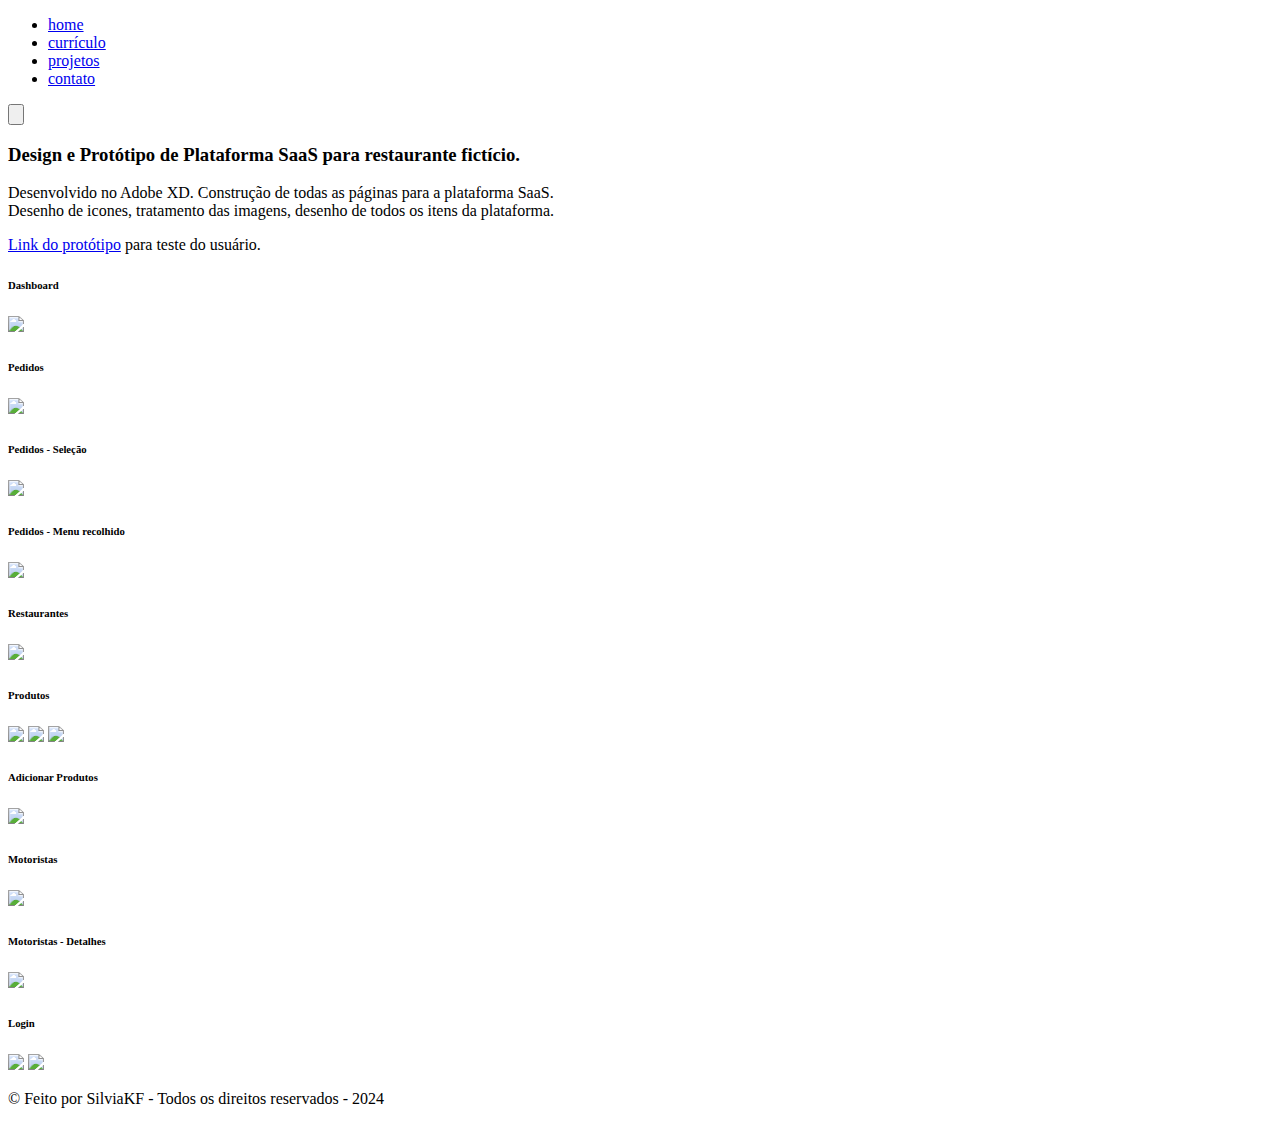
==== eggclub.html @ bc3c9f62 "Add files via upload" ====
<!DOCTYPE html>
<html lang="pt-br">
<head>
    <meta charset="UTF-8">
    <meta name="viewport" content="width=device-width, initial-scale=1.0, shrink-to-fit=no">
    <title>Silvia</title>
    <link rel="shortcut icon" type="image/x-icon" href="./assets/icons/icone_navegador.ico">

    <link rel="stylesheet" href="./assets/styles/reset.css">
    <link rel="stylesheet" href="./assets/styles/vars.css">
    <link rel="stylesheet" href="./assets/styles/style.css">
    <link rel="stylesheet" href="./assets/styles/footer.css">

    <link rel="preconnect" href="https://fonts.googleapis.com">
    <link rel="preconnect" href="https://fonts.gstatic.com" crossorigin>
    <link href="https://fonts.googleapis.com/css2?family=Poppins:wght@500;600;700;800;900&display=swap" rel="stylesheet">

    <!-- ESTILOS BOOTSTRAP -->
    <link rel="stylesheet" href="./assets/styles/owl.carousel.min.css">
    <link rel="stylesheet" href="./assets/styles/owl.theme.default.min.css">
	<link rel="stylesheet" href="./https://cdnjs.cloudflare.com/ajax/libs/ionicons/4.5.6/css/ionicons.min.css">
	<link rel="stylesheet" href="./assets/styles/style_boot.css">

</head>   
<body>
    <header>
        <div class="cabecalho">
            <div class="logo">
                <a href="#" class="logo">
                </a>
            </div>
            <nav class="cabecalho_navegacao">
                <ul>
                    <li><a href="index.html" class="js-link">home</a></li>
                    <li><a href="index.html#curriculo" class="js-link">currículo</a></li>
                    <li><a href="index.html#projetos" class="js-link">projetos</a></li>
                    <li><a href="index.html#contato" class="js-link">contato</a></li>
                </ul>
            </nav>
            <input type="button" id="btn">
            <label for="btn" class="mudar-tema"></label>
            <!-- <div class="lamp"><a href="#"></a></div> -->

        </div>
    </header>
    <main class="conteudo">
        <section class="eggclub section" id="home">
            <h3>Design e Protótipo de Plataforma SaaS para restaurante fictício.</h3>
            <p>Desenvolvido no Adobe XD. Construção de todas as páginas para a plataforma SaaS. <br>
            Desenho de icones, tratamento das imagens, desenho de todos os itens da plataforma.</p>
            <a class="egg_link" href="https://xd.adobe.com/view/768090ed-2e53-41e0-b9b9-137494cc1b31-23d3/?fullscreen&hints=off" target="_blank" rel="noopener noreferrer">Link do protótipo</a> para teste do usuário.
            <h6>Dashboard</h6>
            <img class="eggimg" src="./assets/images/Dashbord.png">
            <h6>Pedidos</h6>
            <img class="eggimg" src="./assets/images/Pedidos.png">
            <h6>Pedidos - Seleção</h6>
            <img class="eggimg" src="./assets/images/Pedidos – Seleção.png">
            <h6>Pedidos - Menu recolhido</h6>
            <img class="eggimg" src="./assets/images/Pedidos – 1.png">
            <h6>Restaurantes</h6>
            <img class="eggimg" src="./assets/images/Restaurantes.png">
            <h6>Produtos</h6>
            <img class="eggimg" src="./assets/images/Produtos.png">
            <img class="eggimg" src="./assets/images/Produtos – 1.png">
            <img class="eggimg" src="./assets/images/Produtos – 2.png">
            <h6>Adicionar Produtos</h6>
            <img class="eggimg" src="./assets/images/Produtos – Adicionar.png">
            <h6>Motoristas</h6>
            <img class="eggimg" src="./assets/images/Motoristas.png">
            <h6>Motoristas - Detalhes</h6>
            <img class="eggimg" src="./assets/images/Motoristas – Detalhes.png">
            <h6>Login</h6>
            <img class="eggimg" src="./assets/images/login.png">
            <img class="eggimg" src="./assets/images/login2.png">


        </section>

        <div class="contato_footer">
            <p>&copy; Feito por SilviaKF - Todos os direitos reservados - 2024</p>
            <div class="social">
                    <a href="https://www.instagram.com/silviakf/" class="instagram" target="_blank" rel="noopener noreferrer"></a>
                    <a href="https://github.com/SilviaKF" class="github" target="_blank" rel="noopener noreferrer"></a>
                    <a href="https://www.linkedin.com/in/silvia-kfn/" class="linkedin" target="_blank" rel="noopener noreferrer"></a>
                    <a href="mailto:silviakf@gmail.com" class="email" target="_blank" rel="noopener noreferrer"></a>
            </div>
        </div>

    </main>

    <!-- JS BOOTSTRAP E NIGHT MODE -->
    <script src="./assets/js/jquery.min.js"></script>
    <script src="./assets/js/popper.js"></script>
    <script src="./assets/js/bootstrap.min.js"></script>
    <script src="./assets/js/owl.carousel.min.js"></script>
    <script src="./assets/js/main.js"></script>
</body>
</html>
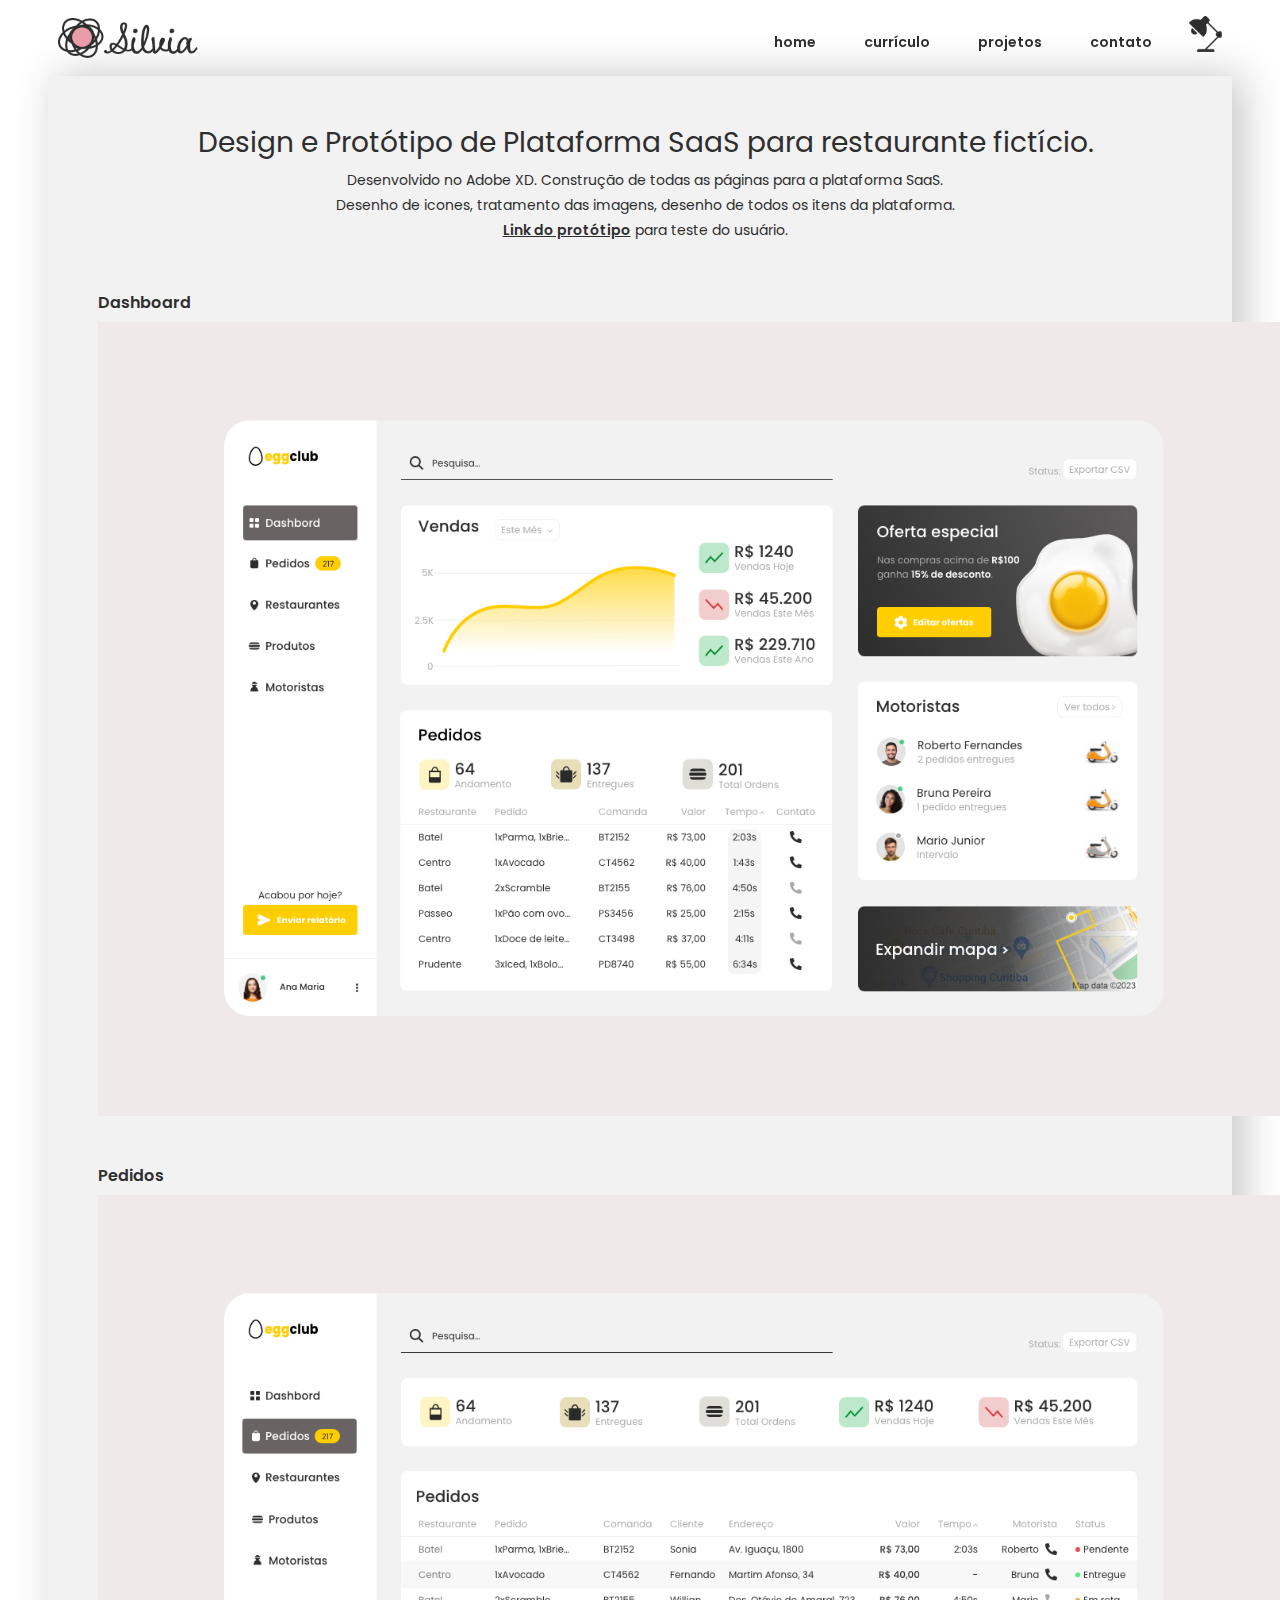
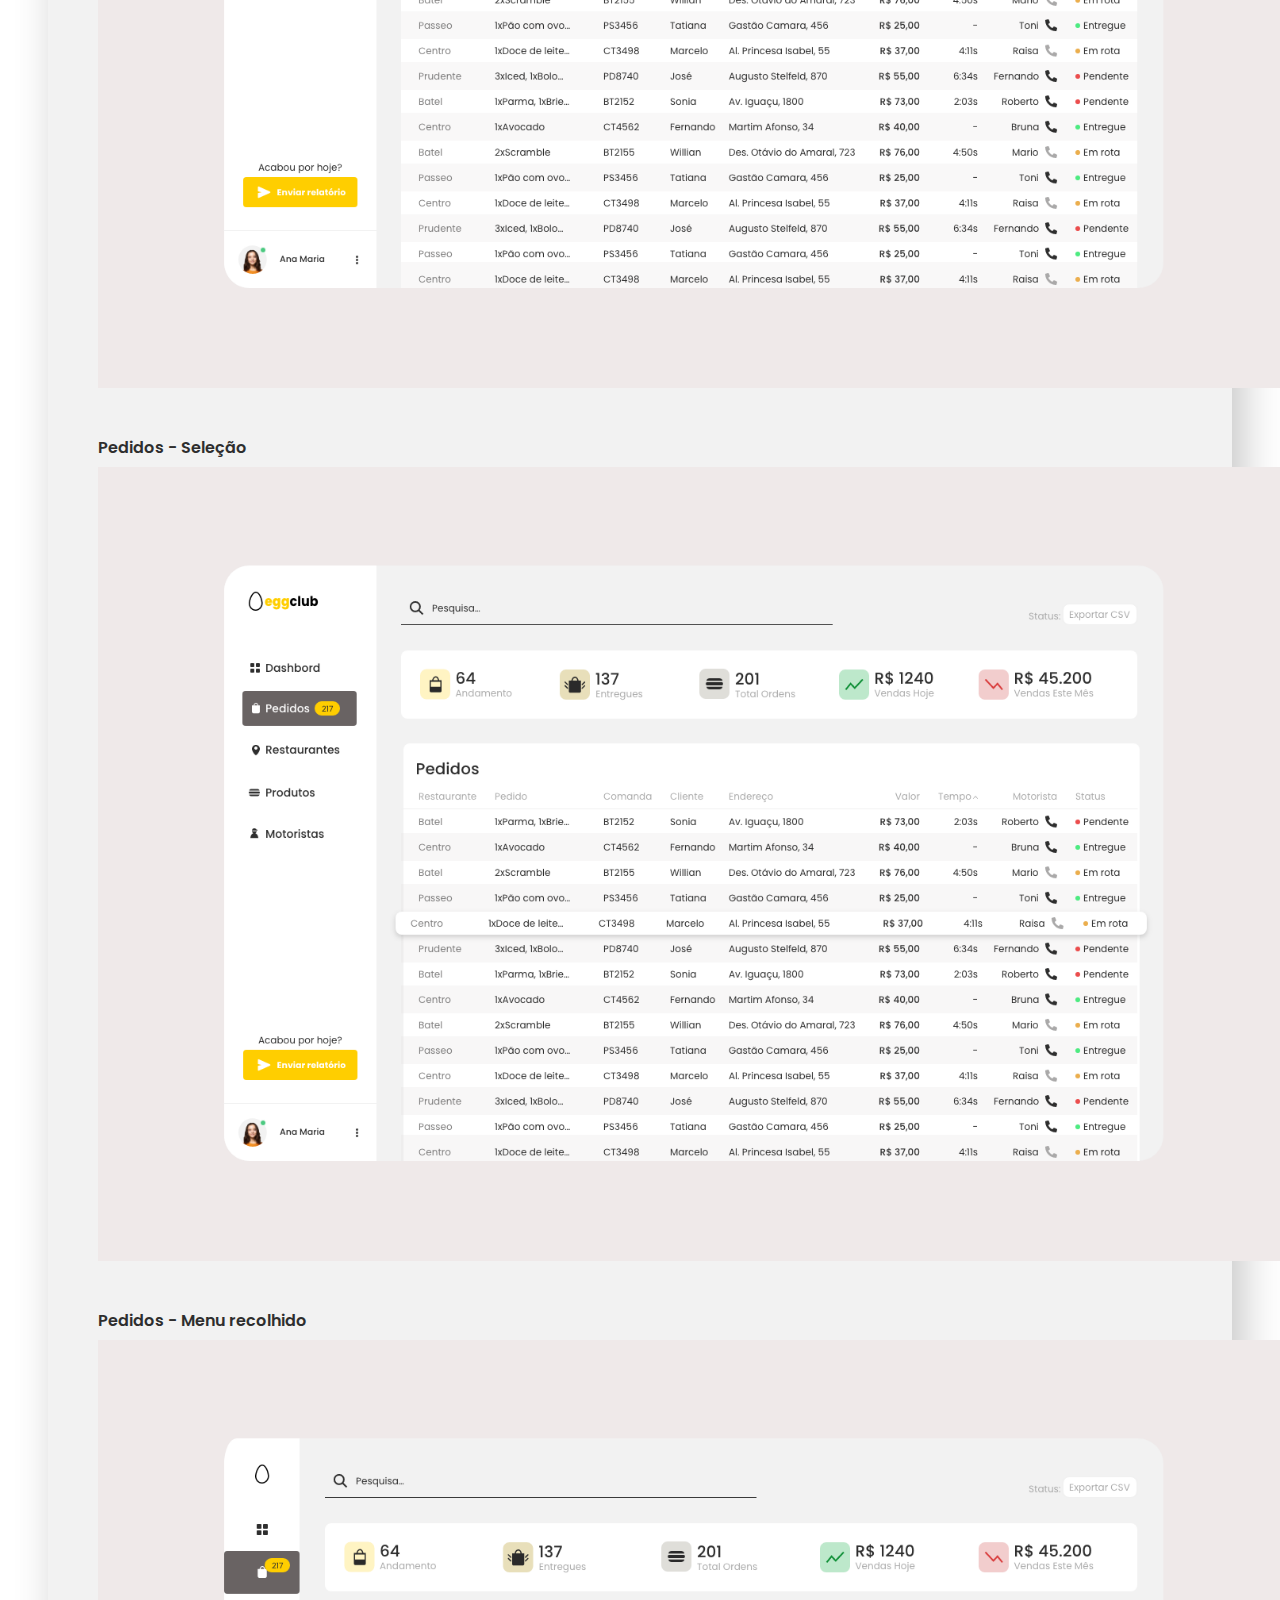
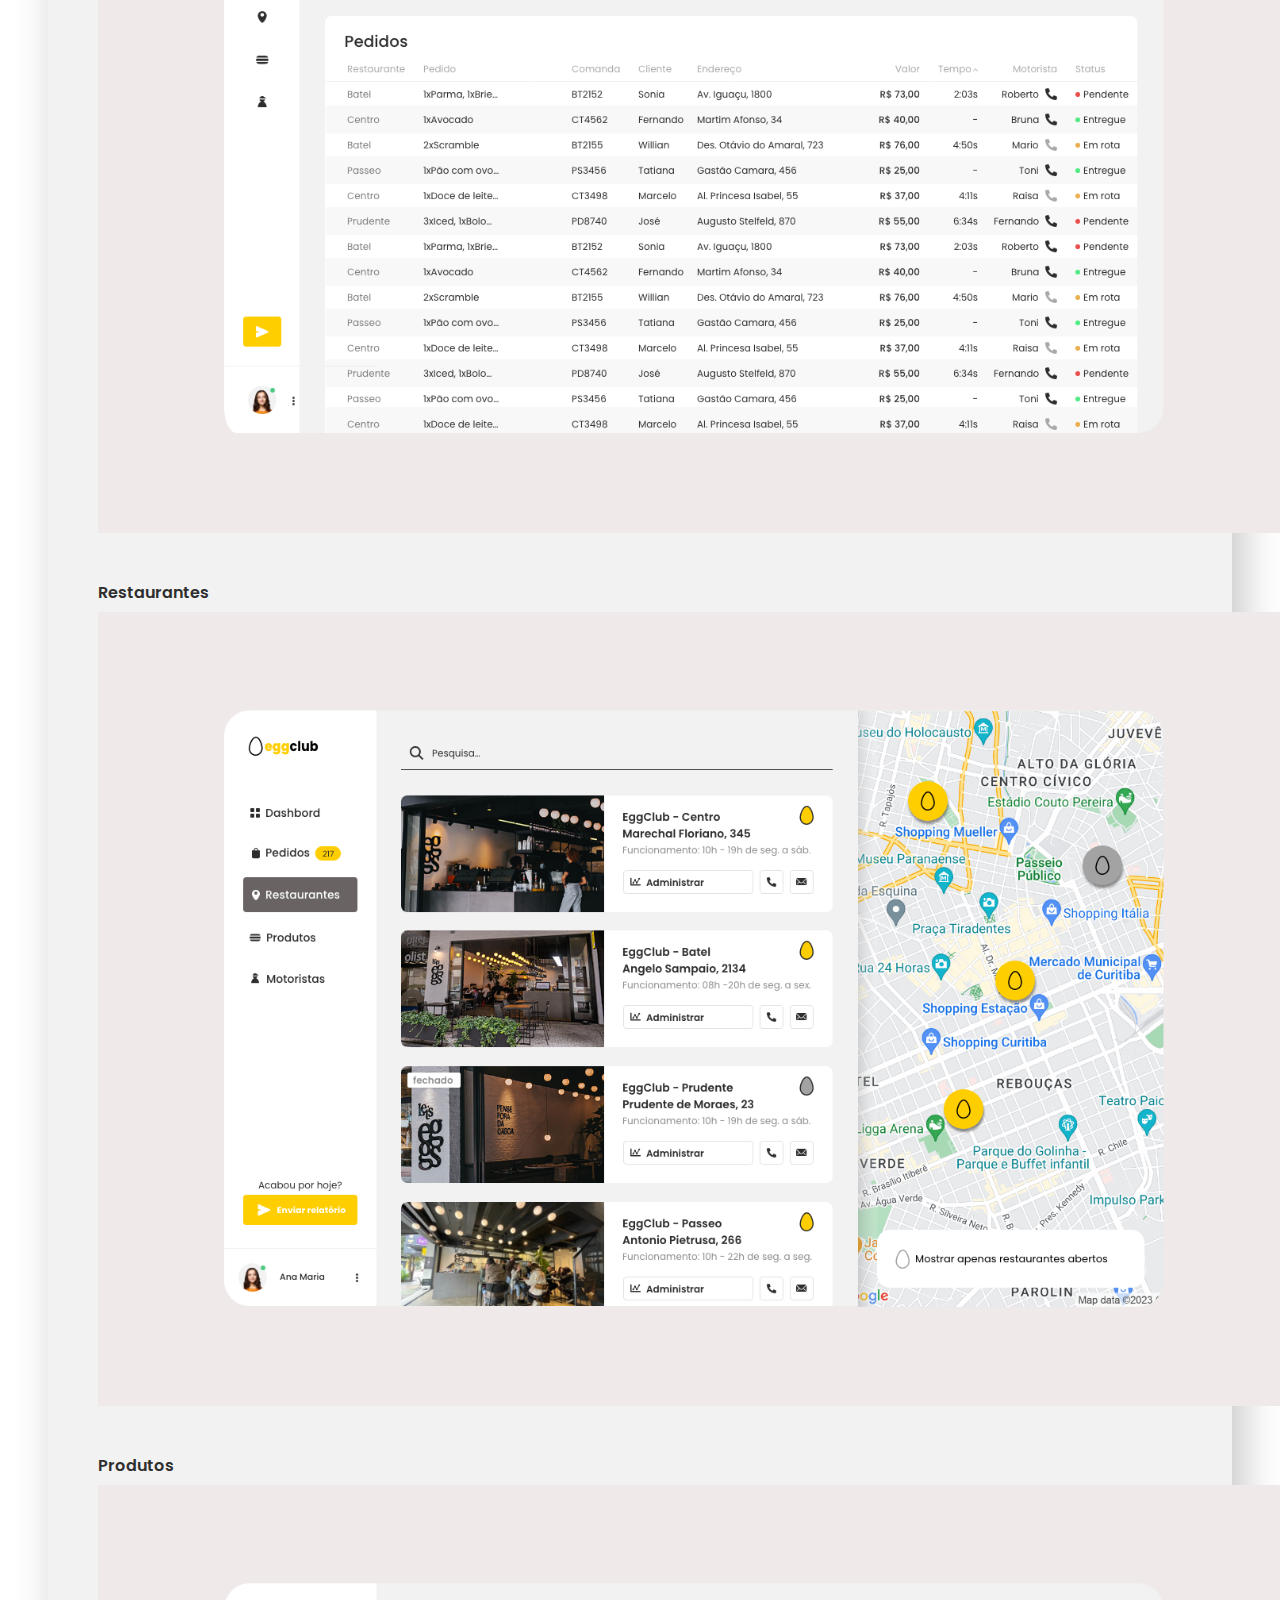
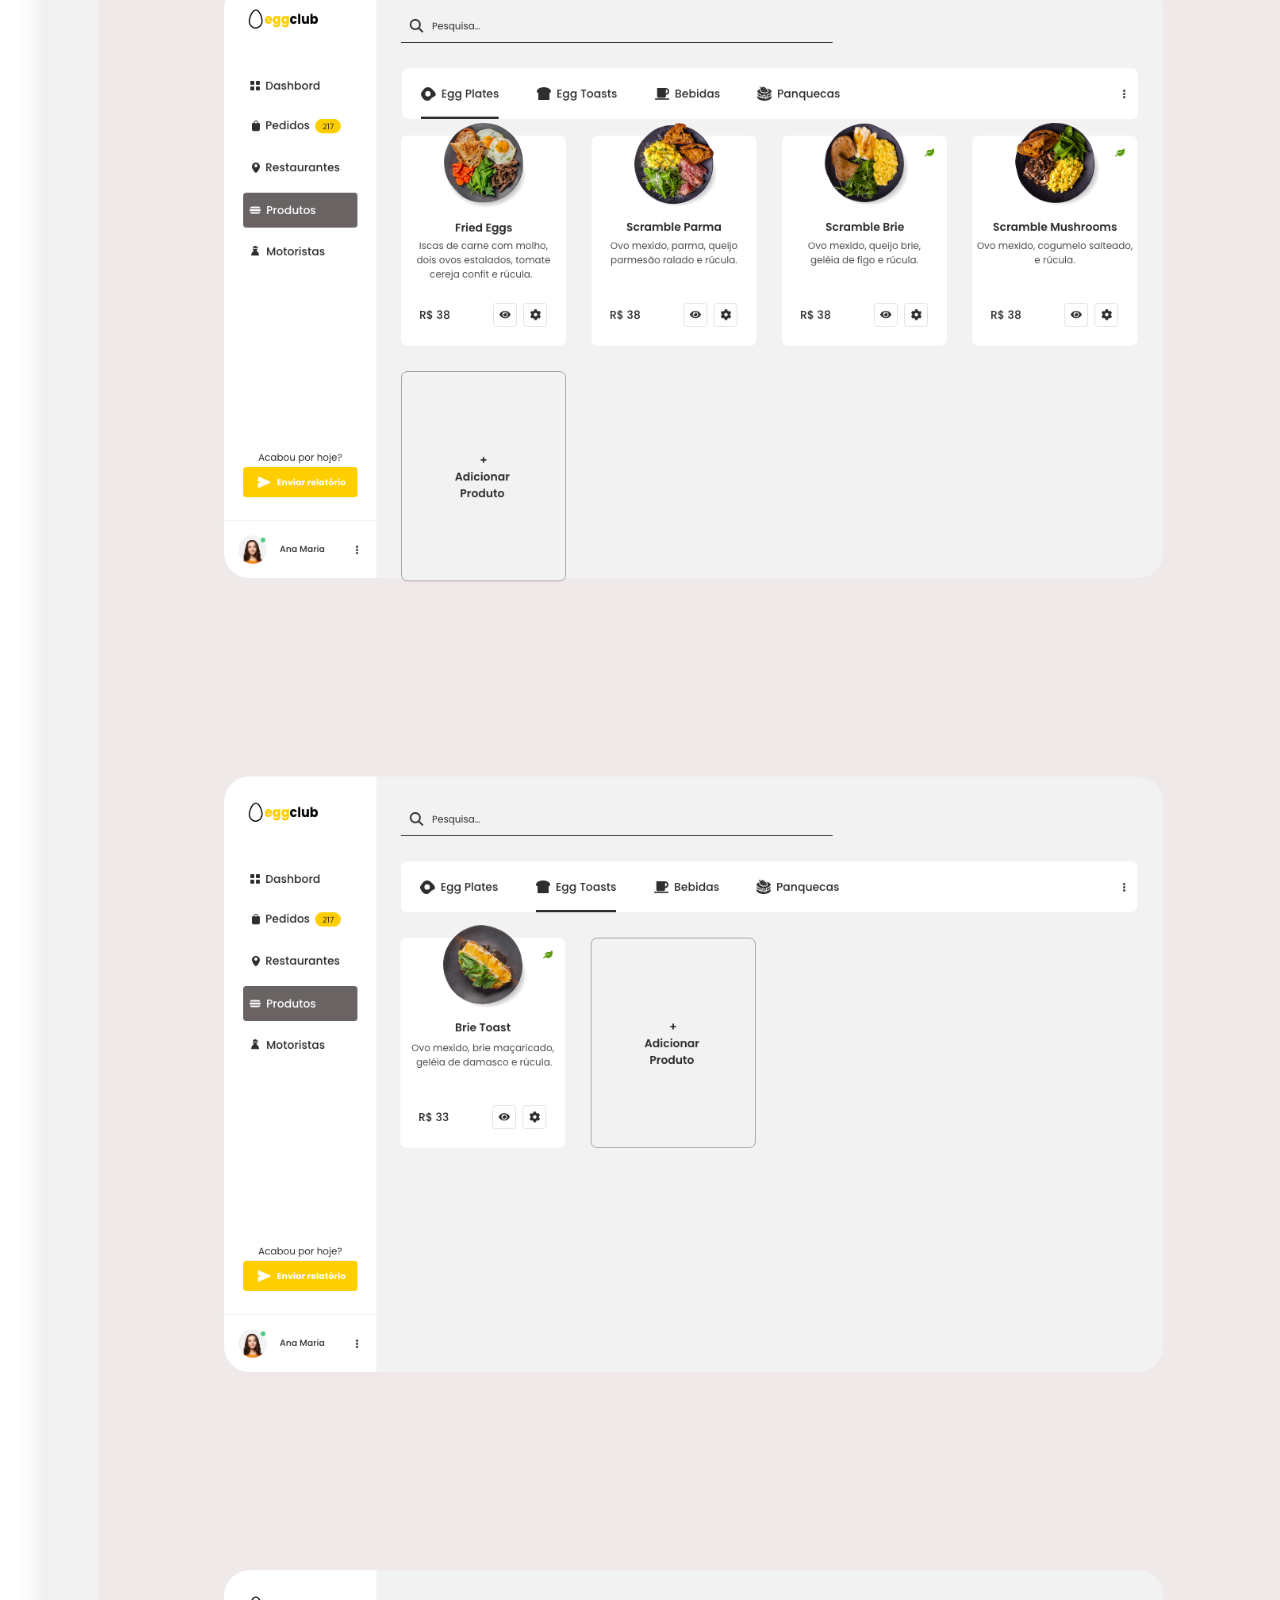
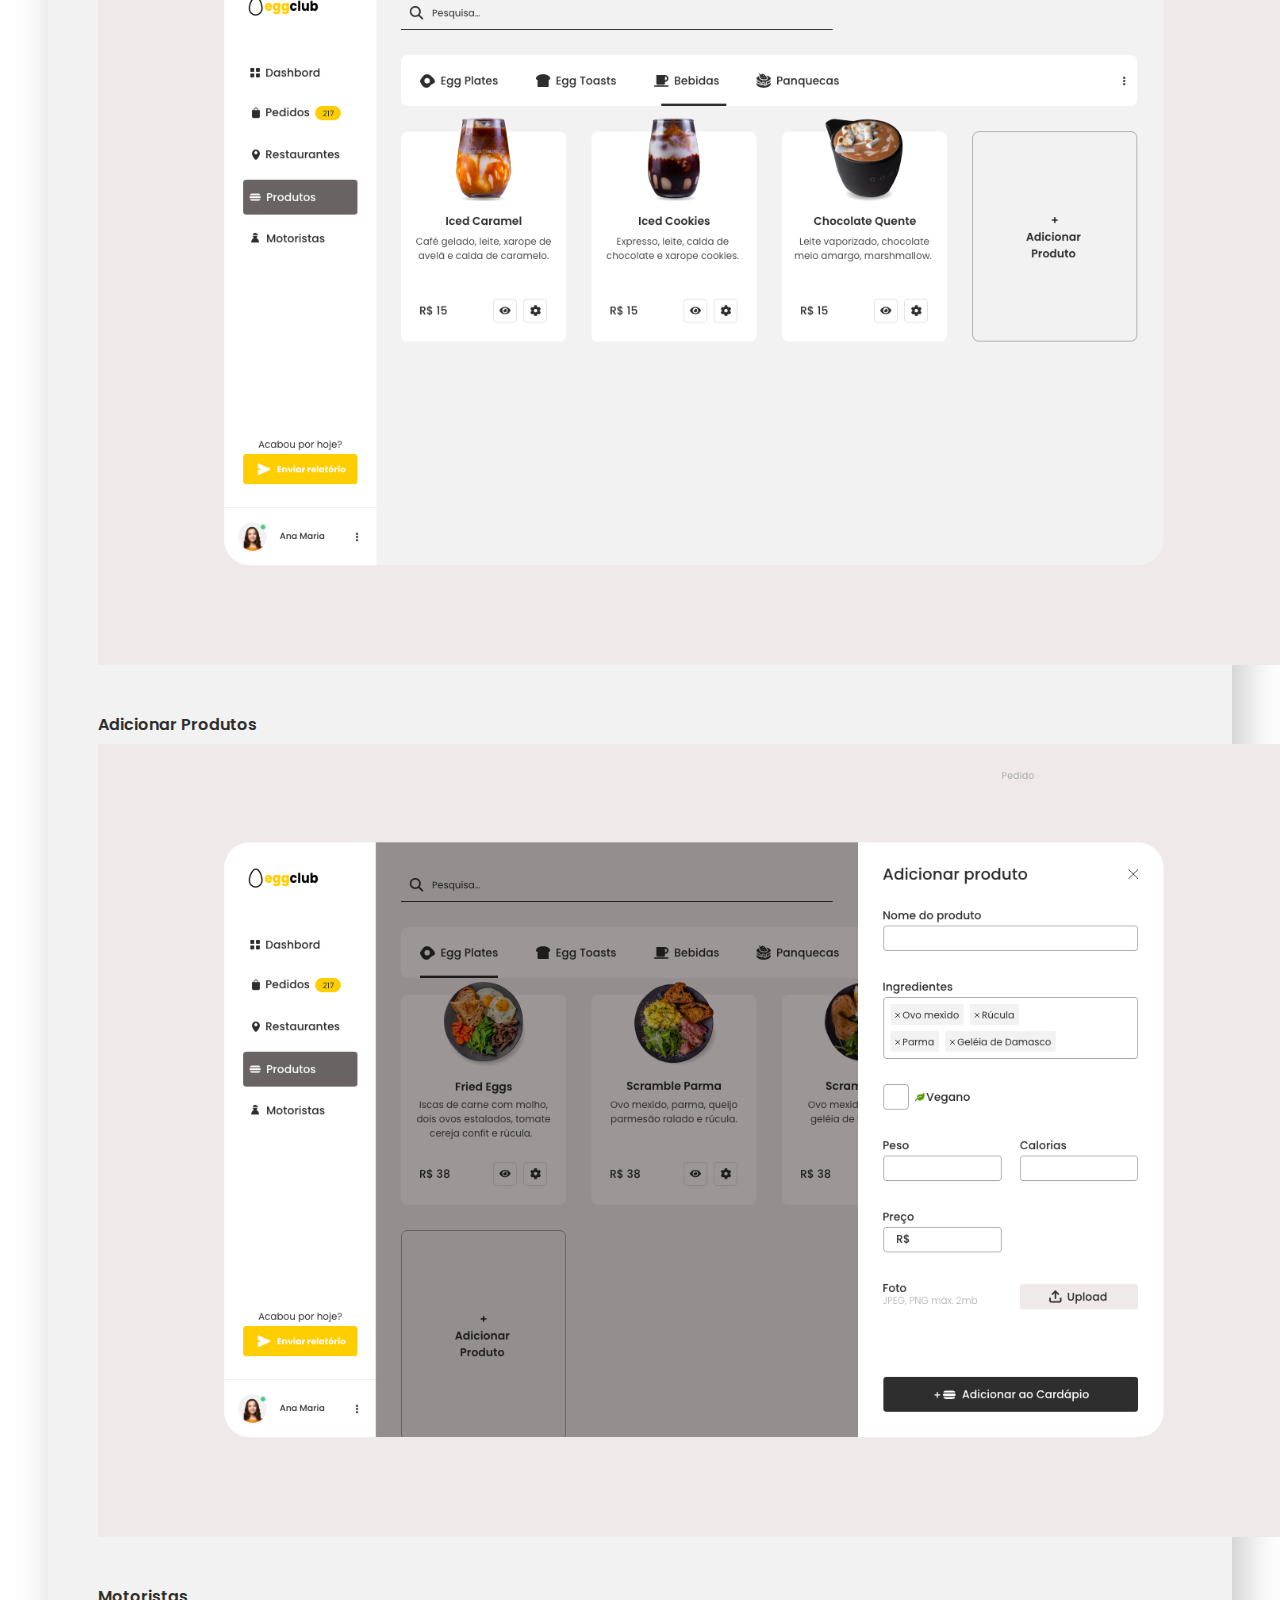
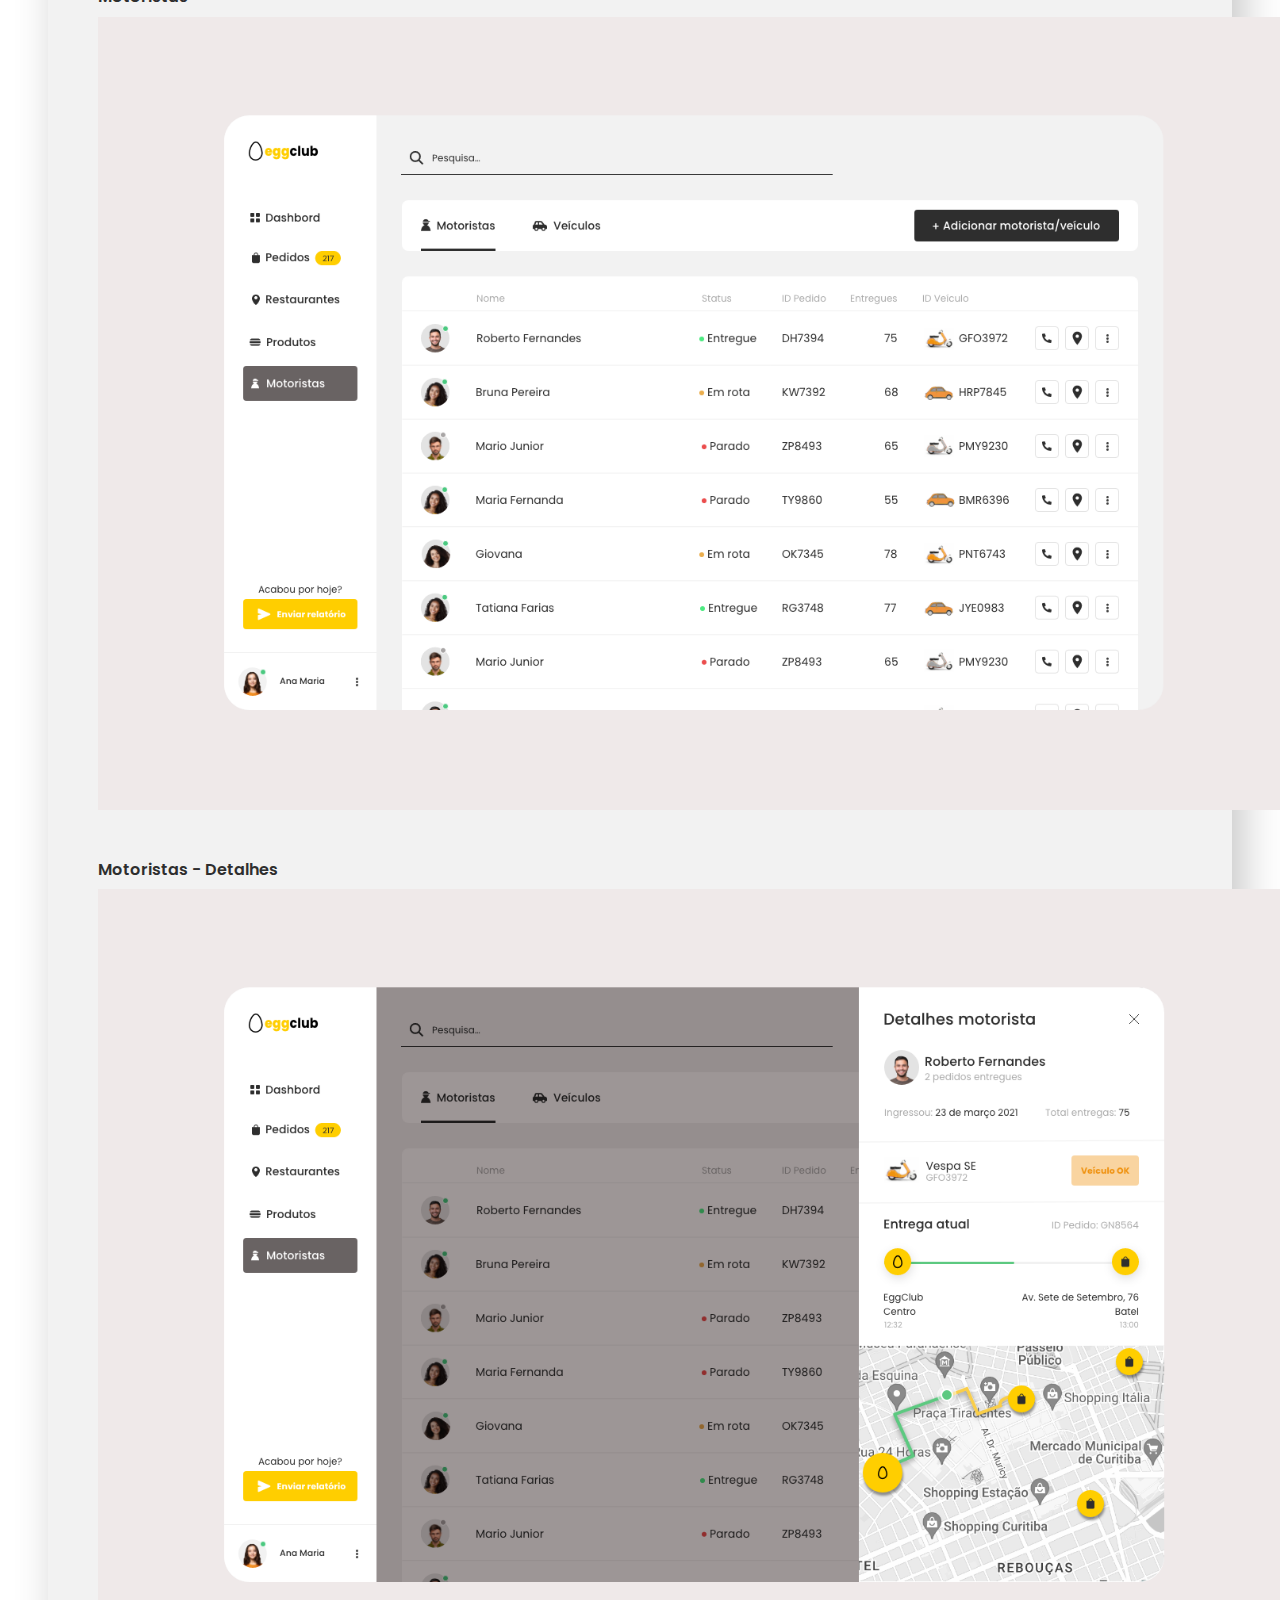
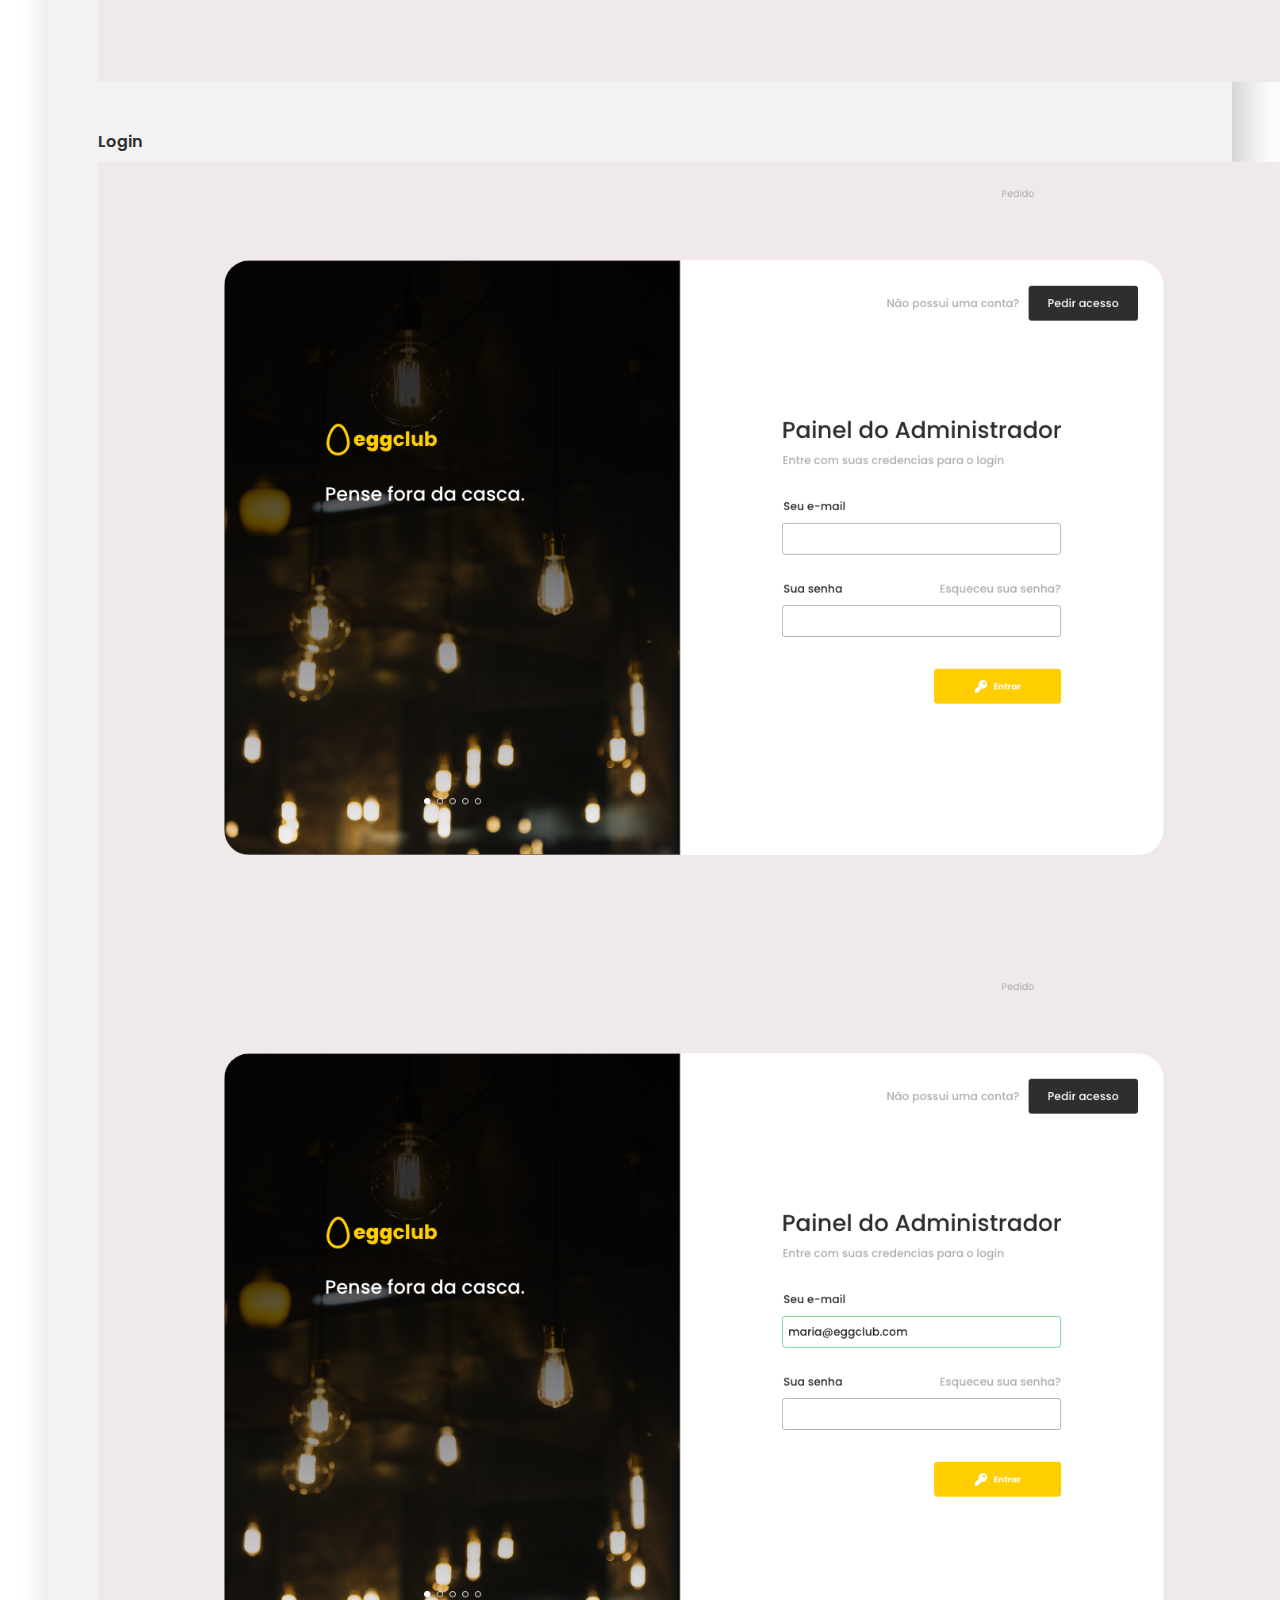
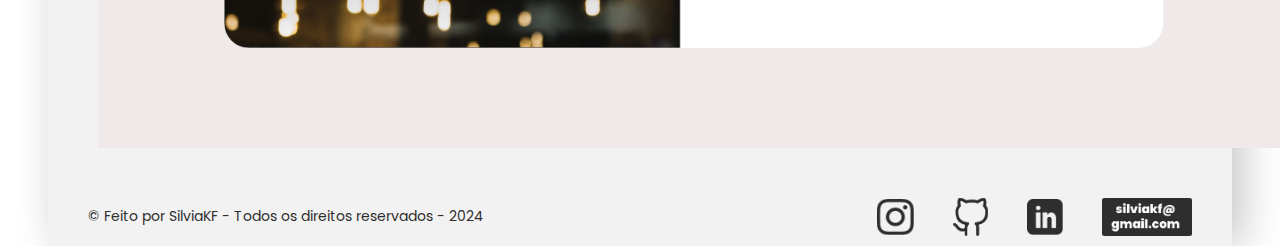
==== commit 716b3452: "Add files via upload" ====
--- a/eggclub.html
+++ b/eggclub.html
@@ -54,21 +54,21 @@
             <h6>Pedidos</h6>
             <img class="eggimg" src="./assets/images/Pedidos.png">
             <h6>Pedidos - Seleção</h6>
-            <img class="eggimg" src="./assets/images/Pedidos – Seleção.png">
+            <img class="eggimg" src="./assets/images/Pedidos2.png">
             <h6>Pedidos - Menu recolhido</h6>
-            <img class="eggimg" src="./assets/images/Pedidos – 1.png">
+            <img class="eggimg" src="./assets/images/Pedidos3.png">
             <h6>Restaurantes</h6>
             <img class="eggimg" src="./assets/images/Restaurantes.png">
             <h6>Produtos</h6>
             <img class="eggimg" src="./assets/images/Produtos.png">
-            <img class="eggimg" src="./assets/images/Produtos – 1.png">
-            <img class="eggimg" src="./assets/images/Produtos – 2.png">
+            <img class="eggimg" src="./assets/images/Produtos2.png">
+            <img class="eggimg" src="./assets/images/Produtos3.png">
             <h6>Adicionar Produtos</h6>
-            <img class="eggimg" src="./assets/images/Produtos – Adicionar.png">
+            <img class="eggimg" src="./assets/images/Produtos4.png">
             <h6>Motoristas</h6>
             <img class="eggimg" src="./assets/images/Motoristas.png">
             <h6>Motoristas - Detalhes</h6>
-            <img class="eggimg" src="./assets/images/Motoristas – Detalhes.png">
+            <img class="eggimg" src="./assets/images/Motoristas2.png">
             <h6>Login</h6>
             <img class="eggimg" src="./assets/images/login.png">
             <img class="eggimg" src="./assets/images/login2.png">
--- a/assets/styles/vars.css
+++ b/assets/styles/vars.css
@@ -0,0 +1,21 @@
+:root {
+    /* CORES */
+    --fundo-body: #FFF;
+    --fundo-conteudo: #F2F2F2;
+    --cor-fonte: #2E2E2E;
+    --fonte-rosa: #DE5E6E;
+    --botao-rosa: #DB8791;
+    --sombra-fundo: 10px 0px 40px rgb(196, 196, 196);
+    --gradiente-h1: linear-gradient(to right, #2e2e2e 0%,#de5e6e 50%,#2e2e2e 98%);
+
+    /* FONTES */
+    --fonte-poppins: 'Poppins', sans-serif;
+
+    /* ICONES */
+    --label-icon: url("../icons/lamp2.png");
+    --logo-site: url("../icons/logo.png");
+    --logo-instagram: url("../icons/instagram2.png");
+    --logo-github: url("../icons/github2.png");
+    --logo-linkedin: url("../icons/linkedin2.png");
+    --logo-email: url("../icons/email2.png");
+}--- a/assets/styles/style.css
+++ b/assets/styles/style.css
@@ -0,0 +1,395 @@
+/* ESTILOS DE ELEMENTOS BASE E HEADER */
+
+body {
+    background-color: var(--fundo-body);
+    font-family: var(--fonte-poppins);
+    padding:  0 48px; ;
+}
+
+.quadro h3 {
+    font-size: 30px;
+    font-weight: 800;
+    text-align: left;
+    margin-bottom: 24px;
+}
+
+.quadro h4 {
+    font-size: 14px;
+    font-weight: 700;
+    text-align: left;
+}
+
+.quadro p {
+    font-size: 14px;
+    font-weight: 500;
+    text-align: left;
+}
+
+.cabecalho {
+    height: 76px;
+    width: 100%;
+    /* padding: 24px 0px 24px 0px; */
+    box-sizing: border-box;
+    display: flex;
+    justify-content: space-between;
+    align-items: center;
+}
+
+.logo {
+    background: var(--logo-site);
+    width: 139.88px;
+    height: 40.87px; 
+    margin-left: 10px;
+    background-repeat: no-repeat;
+    background-position: center;
+    background-size: cover;
+}
+
+.logo a{
+    width: 139.88px;
+    height: 40.87px; 
+    margin-left: 10px;
+}
+
+.cabecalho_navegacao {
+    position: fixed;
+    top: 30px;
+    right: 128px;
+    /* z-index: 2023; */
+}
+
+.cabecalho_navegacao ul {
+    display: flex;
+    flex-direction: row;
+    align-items: center;
+    gap: 48px;
+}
+
+.cabecalho_navegacao ul li a {
+    text-decoration: none;
+    font-weight: 600;
+    color: var(--cor-fonte);
+    font-size: 14px;
+}
+
+.cabecalho_navegacao ul li a:hover {
+    color: var(--fonte-rosa);
+}
+
+.cabecalho_navegacao ul li a.actived {
+    color: var(--fonte-rosa);
+}
+
+/* BOTAO MODO NOTURNO */
+
+.mudar-tema {
+    background: var(--label-icon);
+    background-repeat: no-repeat;
+    background-position: center;
+    background-size: cover;
+    width: 33px;
+    height: 35.46px;
+    cursor: pointer;
+    margin-right: 10px;
+}
+
+.mudar-tema:hover {
+    background-image: url("../icons/lamp_hover2.png");
+    background-repeat: no-repeat;
+    background-position: center;
+    background-size: cover;
+    width: 33px;
+    height: 35.46px;
+    cursor: pointer;
+    margin-right: 10px;
+}
+
+#btn {
+    display: none;
+}
+
+/* MODO NOTURNO */
+
+.dark-mode {
+    --label-icon: url("../icons/lamp_noite2.png");
+    --logo-site: url("../icons/logo_noite.png");
+    --logo-instagram: url("../icons/instagram_noite2.png");
+    --logo-github: url("../icons/github_noite2.png");
+    --logo-linkedin: url("../icons/linkedin_noite2.png");
+    --logo-email: url("../icons/email_noite2.png");
+    --fundo-body: #1A0B21;
+    --fundo-conteudo: #0F0414;
+    --cor-fonte: #FFF;
+    --sombra-fundo: 10px 0px 40px #231e2e;
+    --gradiente-h1: linear-gradient(to right, #c1c1c1 0%,#de5e6e 50%,#c1c1c1 98%);
+
+}
+
+/* .lamp {
+    background-image: url("../icons/lamp2.png");
+    background-repeat: no-repeat;
+    background-position: center;
+    background-size: cover;
+    width: 33px;
+    height: 35.46px;
+    border: none;
+    cursor: pointer;
+    margin-right: 10px;
+}
+
+.lamp:hover {
+    background-image: url("../icons/lamp_hover2.png");
+    background-repeat: no-repeat;
+    background-position: center;
+    background-size: cover;
+    width: 33px;
+    height: 35.46px;
+    border: none;
+    cursor: pointer;
+} */
+
+/* ESTILOS MAIN CONTENT */
+
+.conteudo {
+    background-color: var( --fundo-conteudo);
+    box-sizing: border-box;
+    text-align: center;
+    box-shadow: var(--sombra-fundo);
+
+}
+
+/* ESTILOS SECTION HOME */
+
+.home {
+    height: 90vh;
+    display: flex;
+    align-items: center;
+    justify-content: center;
+}
+
+.home_texto {
+    font-size: 7em;
+    font-weight: 600;
+    background-image: var(--gradiente-h1);
+    color: var(--cor-fonte); 
+    background-clip: text;
+    -webkit-background-clip: text;
+    -webkit-text-fill-color: transparent;
+}
+
+/* ESTILOS SECTION CURRICULO */
+
+.curriculo {
+    height: 100vh;
+    display: flex;
+    align-items: center;
+
+}
+
+.curriculo {
+    max-width: 1728px;
+    margin: 0 auto;
+    display: grid;
+    grid-gap: 25px;
+    grid-template-areas: 
+    "quadro quadro quadro";
+    padding: 0 45px 0 45px;    
+}
+
+.quadro {
+    min-width: 300px;
+    height: 515px;
+    border: 2px solid #2e2e2e;
+    background-color: var(--fundo-body);
+    opacity: 0.4;
+    transition: 0.6s;
+    grid-area: "quadro";
+    box-sizing: border-box;
+    padding: 40px;
+}
+
+@media screen and (min-width: 1615px) {
+    .quadro {
+        width: 546px;
+    }
+}
+
+.quadro:hover {
+    opacity: 1;;
+}
+
+
+.educacao h4 {
+    margin-bottom: 4px;
+}
+
+.educacao p {
+    margin-bottom: 24px;
+    line-height: 20px;
+}
+
+.habilidades h4,
+.cursos h4 {
+    margin-bottom: 24px;
+    line-height: 20px;
+}
+
+.habilidades p,
+.cursos p {
+    margin-bottom: 8px;
+}
+
+/* ESTILOS SECTION PROJETOS */
+
+.projetos {
+    height: 100vh;
+    display: flex;
+    align-items: center;
+}
+
+.projetos p {
+    margin-bottom: 1rem;
+}
+
+.projeto_blocos {
+    display: flex;
+    margin-bottom: 20px;
+    height: 100vh;
+}
+
+.projetos_unidade {
+    display: flex;
+    padding: 0 40px 0 40px;
+    justify-content: center;
+    align-items: center;
+}
+
+/* ESTILOS SECTION CONTATO */
+
+.contato {
+    height: 90vh;
+    display: flex;
+    align-items: center;
+    justify-content: center;
+    flex-direction: column;
+}
+
+.contato h2 {
+    font-weight: 600;
+    font-size: 60px;
+    margin-bottom: 48px;
+}
+
+.contato_form {
+    display: flex;
+    flex-direction: column;
+    justify-content: center;
+    align-items: center;
+}
+
+.contato_form p {
+    font-weight: 800;
+    font-size: 17px;
+    text-align: left;
+    margin-bottom: 0;
+}
+
+.contato_form input {
+    width: 487px;
+    height: 40px;
+    border: solid 2px #2E2E2E;
+    margin-bottom: 24px;
+}
+
+.contato_form textarea {
+    width: 487px;
+    height: 120px;
+    border: solid 2px #2E2E2E;
+    margin-bottom: 24px;
+}
+
+.contato_form button {
+    width: 140px;
+    height: 58px;
+    background-color: var(--botao-rosa);
+    border: solid 2px #2e2e2e;
+    color: var(--cor-fonte);
+    font-weight: 400;
+    font-size: 16px;
+}
+
+.contato_form button:hover {
+    background-color: var(--fonte-rosa);
+}
+
+.contato_footer {
+    display: flex;
+    align-items: center;
+    justify-content: space-between;
+    padding: 10px 40px;
+}
+
+/* ESTILO PAGINA EGGCLUB */
+
+.eggclub {
+    height: 100%;
+    padding: 50px 40px 40px 50px;
+}
+
+.eggclub h6 {
+    font-weight: 600;
+    text-align: left;
+    margin: 50px 0 10px 0;
+}
+
+.eggclub img {
+    width: 85em;
+    margin: 0 auto;
+}
+
+.egg_link {
+    font-weight: 600;
+    color: var(--cor-fonte);
+    text-decoration: underline;
+}
+
+.egg_link:hover {
+    font-weight: 600;
+    color: var(--fonte-rosa);
+}
+
+/* ESTILO DA PAGINA JORNADA */
+
+.jornada {
+    height: 100%;
+    padding: 50px 40px 40px 50px;
+}
+
+.jornada P {
+    text-align: justify;
+}
+
+.jornada h6 {
+    font-weight: 600;
+    text-align: left;
+    margin: 50px 0 10px 0;
+}
+
+.jornada img {
+    max-width: 85em;
+    margin: 0 auto;
+}
+
+.procura {
+    width: 300px;
+}
+
+.apres_jornada {
+    display: flex;
+    gap: 10px;
+    flex-wrap: wrap;
+}
+
+.apres_jornada  img {
+    width: 600px;
+}--- a/assets/styles/footer.css
+++ b/assets/styles/footer.css
@@ -0,0 +1,97 @@
+/* ESTILO DO FOOTER */
+
+.social {
+    display: flex;
+    justify-content: space-between;
+    align-items: center;
+    width: 315px;
+
+}
+
+.instagram {
+    background-image: var(--logo-instagram);
+    background-repeat: no-repeat;
+    background-position: center;
+    background-size: cover;
+    width: 36.77px;
+    height: 36.77px;
+    border: none;
+    cursor: pointer;
+}
+
+.instagram:hover {
+    background-image: url("../icons/instagram_hover2.png");
+    background-repeat: no-repeat;
+    background-position: center;
+    background-size: cover;
+    width: 36.77px;
+    height: 36.77px;
+    border: none;
+    cursor: pointer;
+}
+
+.github {
+    background-image: var(--logo-github);
+    background-repeat: no-repeat;
+    background-position: center;
+    background-size: cover;
+    width: 34.86px;
+    height: 37.59px;
+    border: none;
+    cursor: pointer;
+}
+
+.github:hover {
+    background-image: url("../icons/github_hover2.png");
+    background-repeat: no-repeat;
+    background-position: center;
+    background-size: cover;
+    width: 34.86px;
+    height: 37.59px;
+    border: none;
+    cursor: pointer;
+}
+
+.linkedin {
+    background-image: var(--logo-linkedin);
+    background-repeat: no-repeat;
+    background-position: center;
+    background-size: cover;
+    width: 36.77px;
+    height: 36.77px;
+    border: none;
+    cursor: pointer;
+}
+
+.linkedin:hover {
+    background-image: url("../icons/linkedin_hover2.png");
+    background-repeat: no-repeat;
+    background-position: center;
+    background-size: cover;
+    width: 36.77px;
+    height: 36.77px;
+    border: none;
+    cursor: pointer;
+}
+
+.email {
+    background-image: var(--logo-email);
+    background-repeat: no-repeat;
+    background-position: center;
+    background-size: cover;
+    width: 89.56px;
+    height: 37.5px;
+    border: none;
+    cursor: pointer;
+}
+
+.email:hover {
+    background-image: url("../icons/email_hover2.png");
+    background-repeat: no-repeat;
+    background-position: center;
+    background-size: cover;
+    width: 89.56px;
+    height: 37.5px;
+    border: none;
+    cursor: pointer;
+}